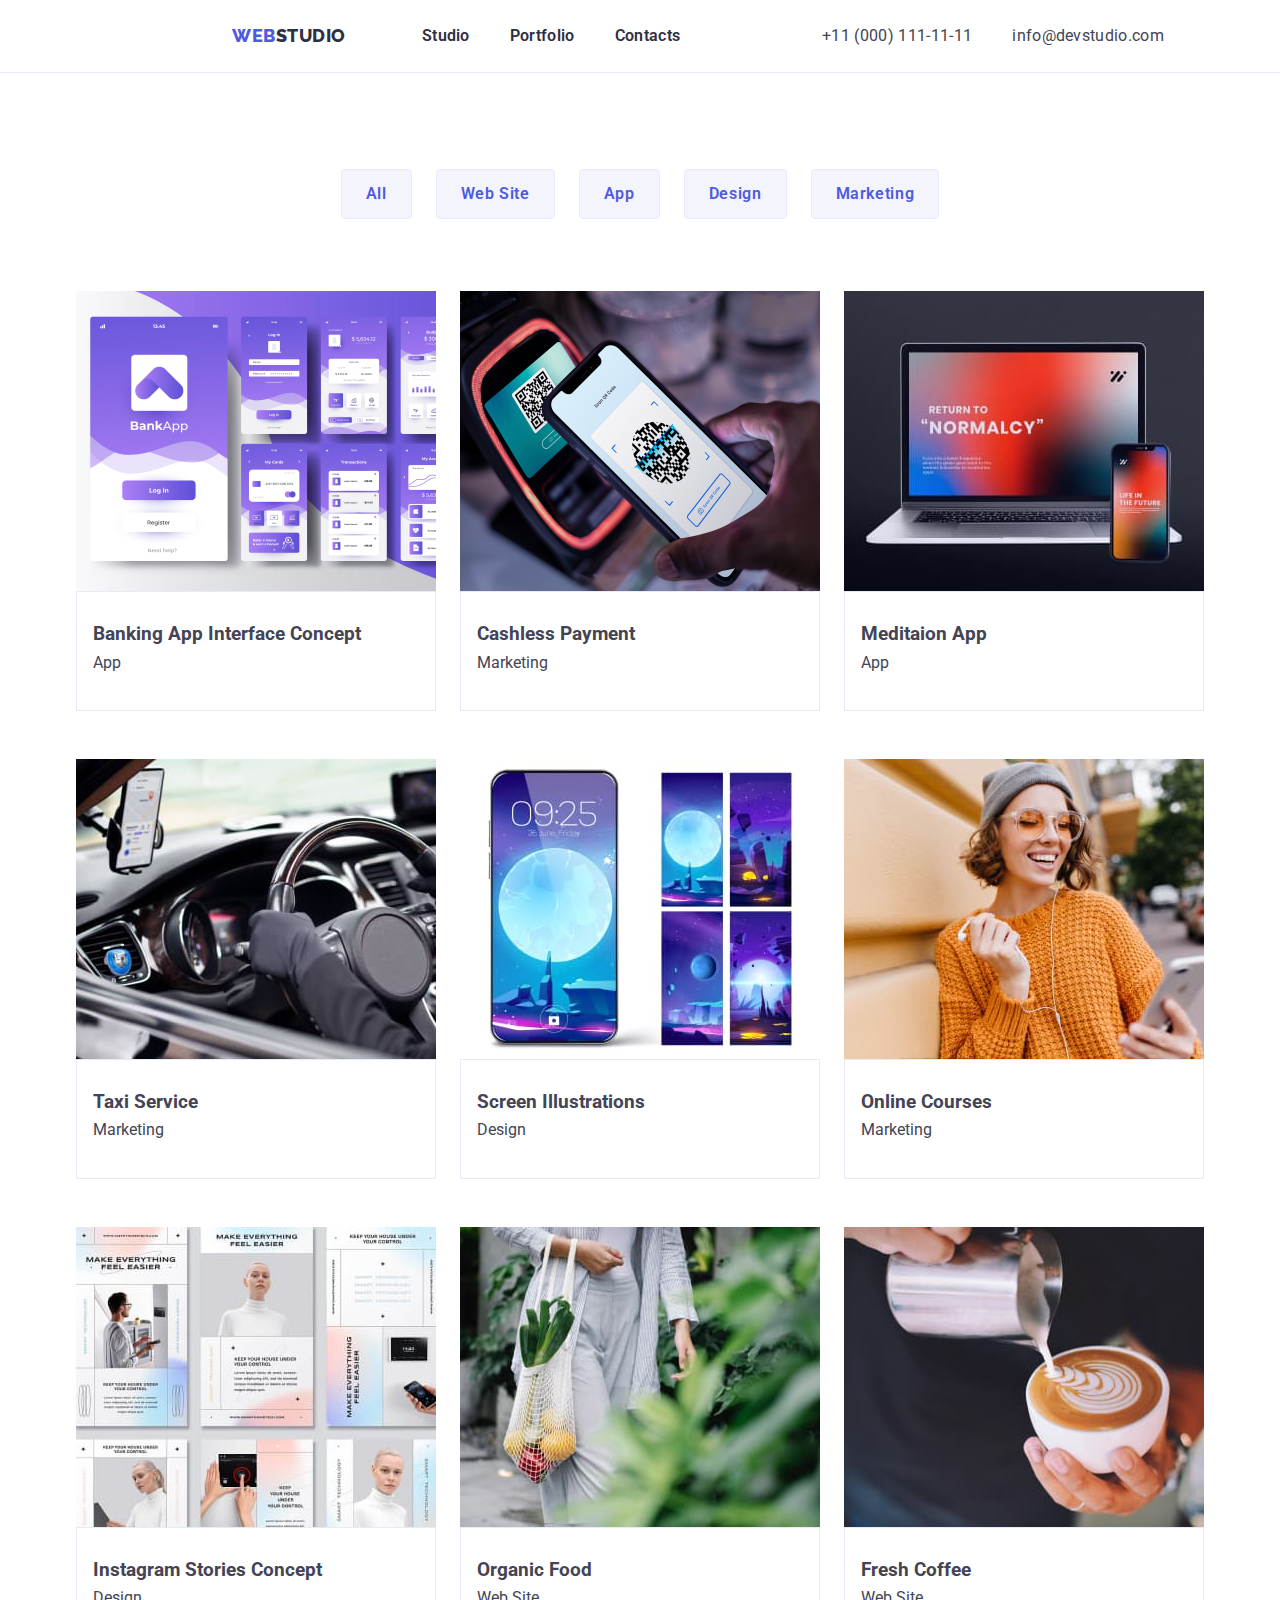
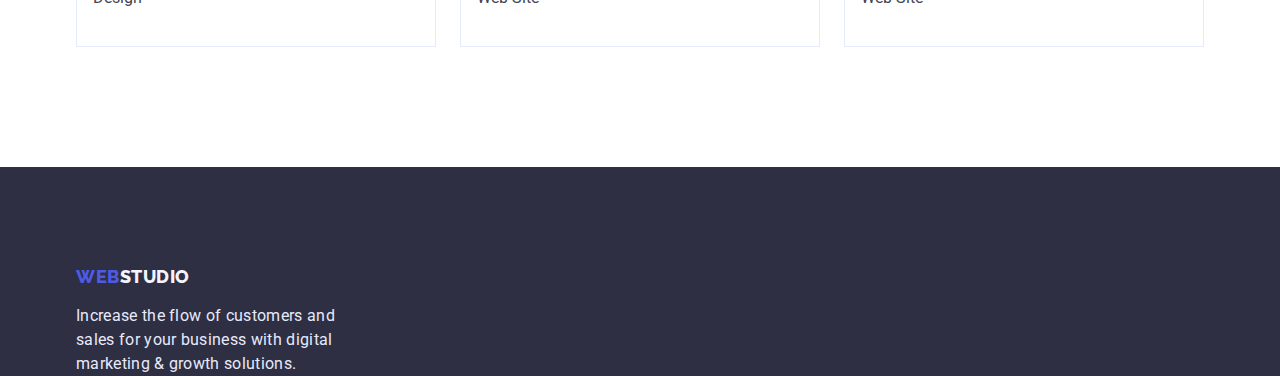
==== portfolio.html @ f341fd0e "flexbox" ====
<!DOCTYPE html>
<html lang="en">
  <head>
    <meta charset="UTF-8" />
    <meta http-equiv="X-UA-Compatible" content="IE=edge" />
    <meta name="viewport" content="width=device-width, initial-scale=1.0" />
    <title>Document</title>
    <link rel="preconnect" href="https://fonts.googleapis.com" />
    <link rel="preconnect" href="https://fonts.gstatic.com" crossorigin />
    <link
      href="https://fonts.googleapis.com/css2?family=Raleway:wght@800&family=Roboto:wght@400;500;700;900&display=swap"
      rel="stylesheet"
    />
    <link
      rel="stylesheet"
      href="https://cdnjs.cloudflare.com/ajax/libs/modern-normalize/1.1.0/modern-normalize.min.css"
    />
    <link rel="stylesheet" href="./css/style.css" />
  </head>
  <body>
    <header class="header">
      <div class="container">
        <nav class="header-nav">
          <a
            href="./index.html"
            target="_blank"
            rel="noopener noreferrer nofollow"
            class="logo"
          >
            <span class="logo-web">Web</span>studio</a
          >
          <ul class="header-list">
            <li><a href="./index.html" class="header-item">Studio</a></li>
            <li>
              <a href="./portfolio.html" class="header-item">Portfolio</a>
            </li>
            <li><a href="" class="header-item">Contacts</a></li>
          </ul>
        </nav>
        <ul class="header-contact">
          <li>
            <a href="tel:+110001111111" class="contact-tel"
              >+11 (000) 111-11-11</a
            >
          </li>
          <li>
            <a href="mailto:info@devstudio.com" class="contact-tel"
              >info@devstudio.com</a
            >
          </li>
        </ul>
      </div>
    </header>

    <main>
      <section>
        <div class="container">
          <ul class="portfolio-filter">
            <li><button type="button" class="btn-portfolio">All</button></li>
            <li>
              <button type="button" class="btn-portfolio">Web Site</button>
            </li>
            <li><button type="button" class="btn-portfolio">App</button></li>
            <li><button type="button" class="btn-portfolio">Design</button></li>
            <li>
              <button type="button" class="btn-portfolio">Marketing</button>
            </li>
          </ul>
        </div>
        <div class="container">
          <h2 class="visually-hidden">About</h2>
          <ul class="portfolio-list">
            <li class="portfolio-item">
              <img
                src="./images/img.jpg"
                alt="Bank app"
                width="360"
                height="300"
              />
              <div class="portfolio-desc">
                <h3 class="list-title">Banking App Interface Concept</h3>
                <p class="portfolio-p">App</p>
              </div>
            </li>
            <li class="portfolio-item">
              <img
                src="./images/img-1.jpg"
                alt="Payment"
                width="360"
                height="300"
              />
              <div class="portfolio-desc">
                <h3 class="list-title">Cashless Payment</h3>
                <p class="portfolio-p">Marketing</p>
              </div>
            </li>
            <li class="portfolio-item">
              <img
                src="./images/img-2.jpg"
                alt="Life in the future"
                width="360"
                height="300"
              />
              <div class="portfolio-desc">
                <h3 class="list-title">Meditaion App</h3>
                <p class="portfolio-p">App</p>
              </div>
            </li>
            <li class="portfolio-item">
              <img
                src="./images/img-3.jpg"
                alt="Car"
                width="360"
                height="300"
              />
              <div class="portfolio-desc">
                <h3 class="list-title">Taxi Service</h3>
                <p class="portfolio-p">Marketing</p>
              </div>
            </li>
            <li class="portfolio-item">
              <img
                src="./images/img-4.jpg"
                alt="Background on the phone"
                width="360"
                height="300"
              />
              <div class="portfolio-desc">
                <h3 class="list-title">Screen Illustrations</h3>
                <p class="portfolio-p">Design</p>
              </div>
            </li>
            <li class="portfolio-item">
              <img
                src="./images/img-5.jpg"
                alt="Happy girl"
                width="360"
                height="300"
              />
              <div class="portfolio-desc">
                <h3 class="list-title">Online Courses</h3>
                <p class="portfolio-p">Marketing</p>
              </div>
            </li>
            <li class="portfolio-item">
              <img
                src="./images/img-6.jpg"
                alt="Webpages"
                width="360"
                height="300"
              />
              <div class="portfolio-desc">
                <h3 class="list-title">Instagram Stories Concept</h3>
                <p class="portfolio-p">Design</p>
              </div>
            </li>
            <li class="portfolio-item">
              <img
                src="./images/img-7.jpg"
                alt="Organic food"
                width="360"
                height="300"
              />
              <div class="portfolio-desc">
                <h3 class="list-title">Organic Food</h3>
                <p class="portfolio-p">Web Site</p>
              </div>
            </li>
            <li class="portfolio-item">
              <img
                src="./images/img-8.jpg"
                alt="Cup of coffee"
                width="360"
                height="300"
              />
              <div class="portfolio-desc">
                <h3 class="list-title">Fresh Coffee</h3>
                <p class="portfolio-p">Web Site</p>
              </div>
            </li>
          </ul>
        </div>
      </section>
    </main>

    <footer class="footer">
      <div class="container">
        <a href="" class="footer-logo"
          ><span class="footer-web">Web</span
          ><span class="footer-studio">studio</span></a
        >
        <p class="footer-p">
          Increase the flow of customers and sales for your business with
          digital marketing & growth solutions.
        </p>
      </div>
    </footer>
  </body>
</html>
---- css/style.css ----
:root {
  --navy-blue-color: #2e2f42;
  --slate-color: #434455;
  --iris-color: #4d5ae5;
}
h1,
h2,
h3,
h4,
h5,
h6,
ul,
p {
  margin: 0;
  padding: 0;
}
ul {
  list-style: none;
}
img {
  display: block;
  max-width: 100%;
  height: auto;
}
body {
  margin: 0;
  font-family: "Roboto", sans-serif;
  color: #434455;
  background-color: #fff;
}
a {
  text-decoration: none;
}

/* --------HEADER-------- */
.logo {
  font-family: "Raleway";
  font-style: normal;
  font-weight: 800;
  font-size: 18px;
  line-height: 1.33;
  letter-spacing: 0.03em;
  text-transform: uppercase;
  color: var(--navy-blue-color);
  margin-right: 76px;
}
.logo-web {
  text-decoration: none;
  font-family: "Raleway";
  font-weight: 800;
  font-size: 18px;
  line-height: 1.33;
  letter-spacing: 0.03em;
  text-transform: uppercase;
  color: var(--iris-color);
}
.header {
  border-bottom: solid 1px #e7e9fc;
}
.header > .container {
  display: flex;
  padding-top: 24px;
  padding-bottom: 24px;
}
.header-nav {
  font-weight: 600;
  font-size: 16px;
  line-height: 1.5;
  letter-spacing: 0.02em;
  color: var(--navy-blue-color);
  padding-left: 156px;
}
.header-nav:hover,
.header-nav:focus {
  color: #000000;
}
.header-list {
  list-style: none;
  gap: 40px;
}
.header-item {
  font-weight: 600;
  font-size: 16px;
  line-height: 1.5;
  letter-spacing: 0.02em;
  color: var(--navy-blue-color);
}
.header-item:hover,
.header-item:focus {
  color: var(--iris-color);
}
.header-contact {
  list-style: none;
  margin-left: auto;
}
.contact-tel {
  font-weight: 400;
  font-size: 16px;
  line-height: 1.5;
  letter-spacing: 0.02em;
  color: var(--slate-color);
  margin-right: 40px;
}
.header-nav,
.header-list,
.header-contact {
  display: flex;
}

/* ----HERO------ */
.hero > .container {
  height: 600px;
  background: var(--navy-blue-color);
  display: flex;
  flex-direction: column;
}
.hero-container {
  width: 496px;
  padding: 188px auto;
}
.hero-title {
  font-weight: 600;
  font-size: 56px;
  line-height: 1.07;
  text-align: center;
  letter-spacing: 0.02em;
  color: #ffffff;
  max-width: 496px;
  margin: auto;
}
.btn {
  font-family: inherit;
  font-weight: 600;
  font-size: 16px;
  line-height: 1.18;
  letter-spacing: 0.04em;
  color: #ffffff;
  background: var(--iris-color);
  cursor: pointer;
  box-shadow: 0px 4px 4px rgba(0, 0, 0, 0.15);
  border-radius: 4px;
  max-width: 180px;
  padding: 16px 32px;
  display: block;
  margin: 48px auto;
}
/* somethink went wrong :( */

/* --------ABOUT-------- */
.about-list {
  display: flex;
  margin-top: 120px;
  gap: 24px;
}
.about-description {
  margin-top: 8px;
}
.about-list-title {
  font-weight: 500;
  font-size: 20px;
  line-height: 1.2;
  letter-spacing: 0.02em;
  color: var(--navy-blue-color);
}

/* ---------WE DO-------- */
.we-do-title {
  margin-top: 120px;
  font-weight: 600;
  font-size: 36px;
  line-height: 1.11;
  text-align: center;
  letter-spacing: 0.02em;
  text-transform: capitalize;
  color: var(--navy-blue-color);
}
.we-do-list {
  display: flex;
  margin-top: 72px;
  gap: 24px;
}

/* ---------TEAM--------- */
.team {
  background: #f4f4fd;
  margin-top: 120px;
}
.team > .container {
  padding-top: 120px;
  padding-bottom: 120px;
}
.team-main-title {
  font-weight: 600;
  font-size: 36px;
  line-height: 1.11;
  text-align: center;
  letter-spacing: 0.02em;
  text-transform: capitalize;
  color: var(--navy-blue-color);
}
.team-list {
  display: flex;
  margin-top: 72px;
  gap: 24px;
}
.team-wrap {
  background: #fff;
  height: 120px;
  text-align: center;
}
.team-title {
  padding-top: 32px;
  margin-bottom: 8px;
}

/* -------portfolio--------- */
.btn-portfolio {
  font-weight: 600;
  font-size: 16px;
  line-height: 1.5;
  letter-spacing: 0.04em;
  color: var(--iris-color);
  background: #f4f4fd;
  border: 1px solid #e7e9fc;
  border-radius: 4px;
  padding: 12px 24px;
  margin-top: 96px;
}
.btn-portfolio:hover,
.btn-portfolio:focus {
  background: #404bbf;
  color: #ffffff;
  cursor: pointer;
}
.portfolio-filter {
  display: flex;
  gap: 24px;
  justify-content: center;
}
.portfolio-list {
  display: flex;
  flex-wrap: wrap;
  column-gap: 24px;
  row-gap: 48px;
  margin-top: 72px;
  margin-bottom: 120px;
}
.portfolio-item {
  width: calc((100% - 48px) / 3);
  /* 
    -------
    -------
    width: calc((100% - 48px) / 3);----не працюэ, не знаю чому */
}
.list-title {
  margin-top: 32px;
  margin-bottom: 8px;
}
.list-title,
.portfolio-p {
  padding-left: 16px;
}
.portfolio-desc {
  background: #fff;
  height: 120px;
  text-align: start;
  border: 1px solid #e7e9fc;
}
.container {
  width: 1158px;
  margin: 0 auto;
  padding-left: 15px;
  padding-right: 15px;
  /* outline: 1px solid blue; */
}

.visually-hidden {
  position: absolute;
  width: 1px;
  height: 1px;
  margin: -1px;
  border: 0;
  padding: 0;
  white-space: nowrap;
  clip-path: inset(100%);
  clip: rect(0 0 0 0);
  overflow: hidden;
}

/* --------FOOTER------- */
footer {
  background: var(--navy-blue-color);
}
footer > .container {
  padding-top: 100px;
}
.footer-logo {
  display: flex;
  margin-bottom: 16px;
}
.footer-web {
  font-family: "Raleway";
  font-style: normal;
  font-weight: 800;
  font-size: 18px;
  line-height: 1.16;
  display: flex;
  align-items: center;
  letter-spacing: 0.03em;
  text-transform: uppercase;
  color: var(--iris-color);
}
.footer-studio {
  font-family: "Raleway";
  font-style: normal;
  font-weight: 800;
  font-size: 18px;
  line-height: 1.16;
  display: flex;
  align-items: center;
  letter-spacing: 0.03em;
  text-transform: uppercase;
  color: #f4f4fd;
}
.footer-p {
  font-size: 16px;
  line-height: 1.5;
  letter-spacing: 0.02em;
  color: #e7e9fc;
  width: 264px;
}
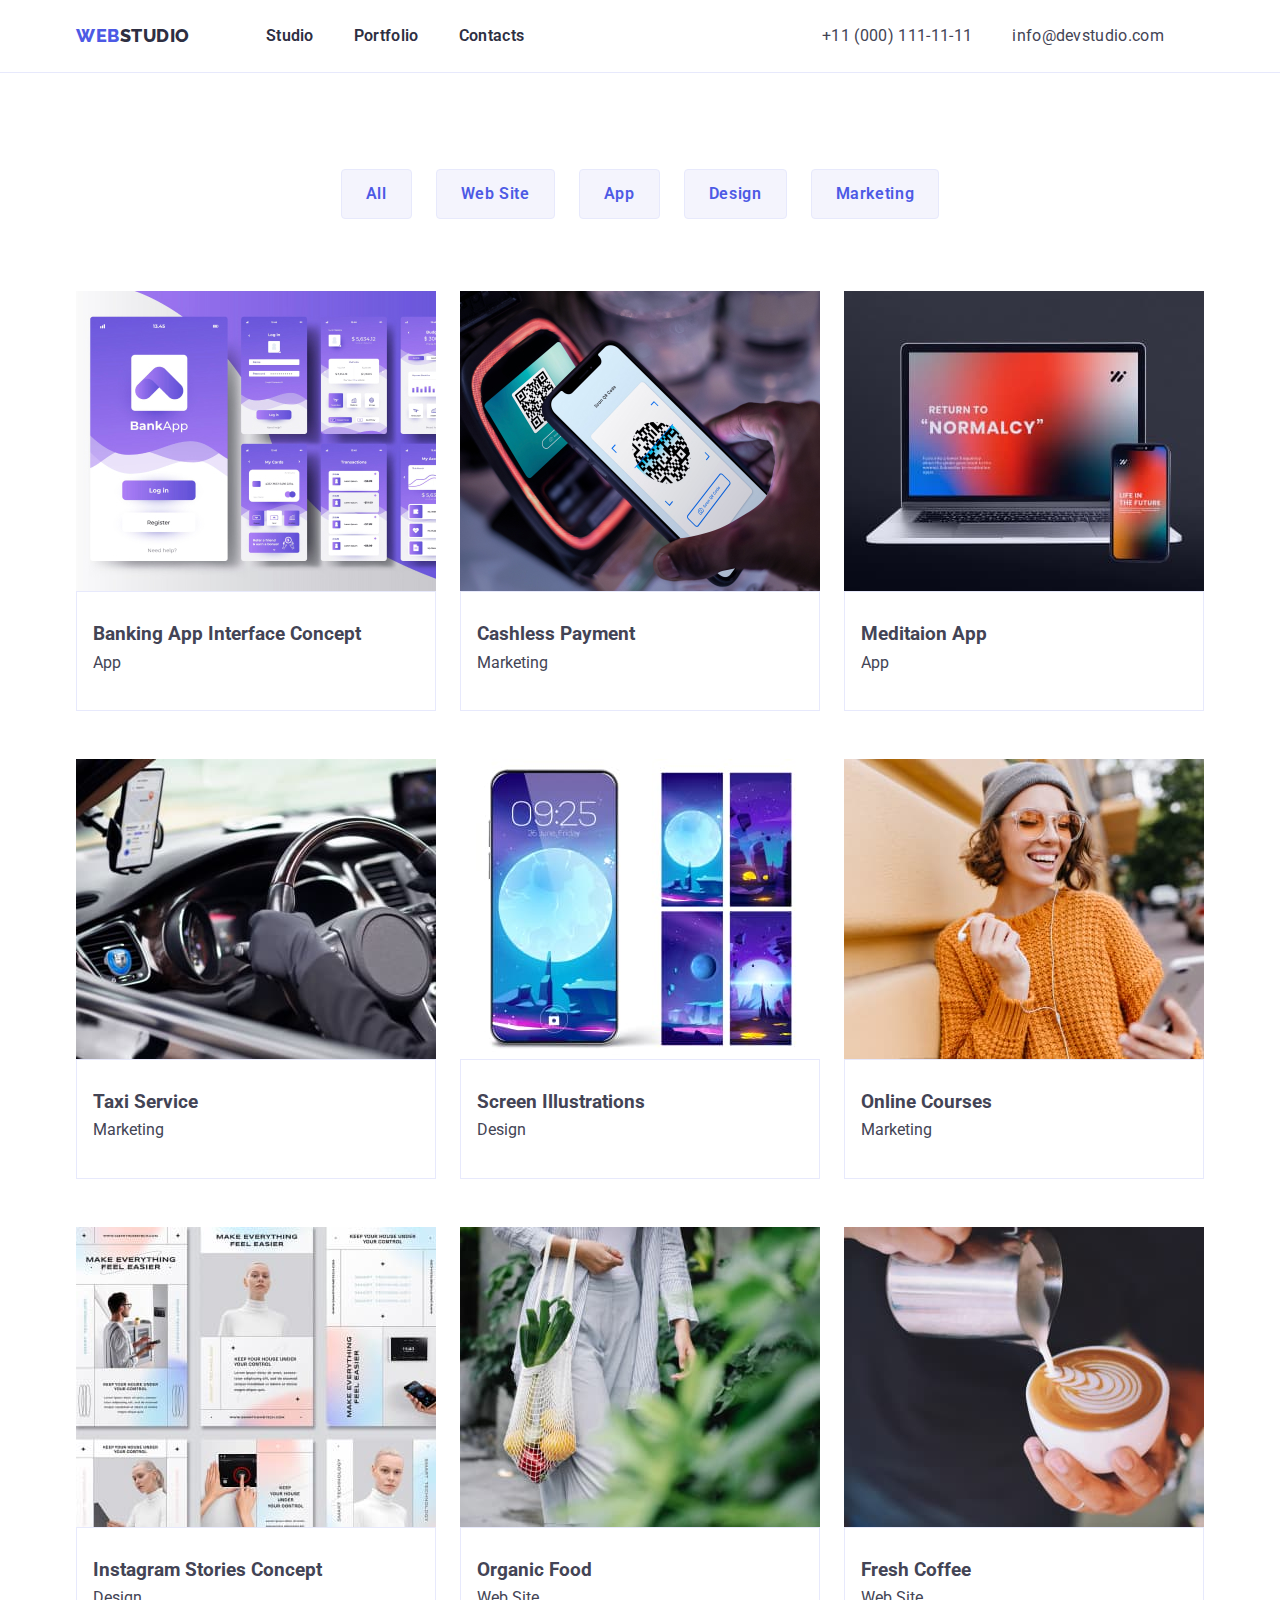
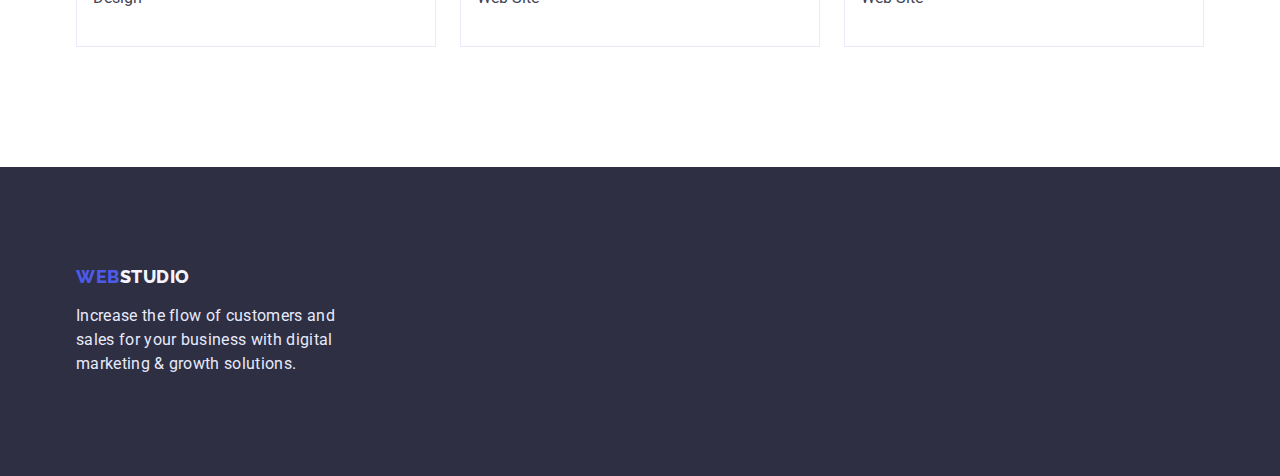
==== commit 2f016f91: "edit css" ====
--- a/portfolio.html
+++ b/portfolio.html
@@ -53,7 +53,7 @@
     </header>
 
     <main>
-      <section>
+      <section class="portfolio">
         <div class="container">
           <ul class="portfolio-filter">
             <li><button type="button" class="btn-portfolio">All</button></li>
--- a/css/style.css
+++ b/css/style.css
@@ -56,19 +56,18 @@
 }
 .header {
   border-bottom: solid 1px #e7e9fc;
-}
-.header > .container {
-  display: flex;
   padding-top: 24px;
   padding-bottom: 24px;
 }
+.header > .container {
+  display: flex;
+}
 .header-nav {
   font-weight: 600;
   font-size: 16px;
   line-height: 1.5;
   letter-spacing: 0.02em;
   color: var(--navy-blue-color);
-  padding-left: 156px;
 }
 .header-nav:hover,
 .header-nav:focus {
@@ -108,11 +107,10 @@
 }
 
 /* ----HERO------ */
-.hero > .container {
+.hero {
+  padding: 188px 473px;
+  background: var(--navy-blue-color);
   height: 600px;
-  background: var(--navy-blue-color);
-  display: flex;
-  flex-direction: column;
 }
 .hero-container {
   width: 496px;
@@ -126,7 +124,7 @@
   letter-spacing: 0.02em;
   color: #ffffff;
   max-width: 496px;
-  margin: auto;
+  margin: 0 auto;
 }
 .btn {
   font-family: inherit;
@@ -144,16 +142,22 @@
   display: block;
   margin: 48px auto;
 }
-/* somethink went wrong :( */
 
 /* --------ABOUT-------- */
+.about {
+  padding-top: 120px;
+  padding-bottom: 120px;
+}
 .about-list {
   display: flex;
-  margin-top: 120px;
   gap: 24px;
 }
 .about-description {
   margin-top: 8px;
+  font-size: 16px;
+  line-height: 1.5;
+  letter-spacing: 0.02em;
+  color: var(--slate-color);
 }
 .about-list-title {
   font-weight: 500;
@@ -164,8 +168,10 @@
 }
 
 /* ---------WE DO-------- */
+.we-do {
+  padding-bottom: 120px;
+}
 .we-do-title {
-  margin-top: 120px;
   font-weight: 600;
   font-size: 36px;
   line-height: 1.11;
@@ -183,12 +189,10 @@
 /* ---------TEAM--------- */
 .team {
   background: #f4f4fd;
-  margin-top: 120px;
-}
-.team > .container {
   padding-top: 120px;
   padding-bottom: 120px;
 }
+
 .team-main-title {
   font-weight: 600;
   font-size: 36px;
@@ -207,13 +211,17 @@
   background: #fff;
   height: 120px;
   text-align: center;
+  padding-top: 32px;
+  padding-bottom: 32px;
 }
 .team-title {
-  padding-top: 32px;
   margin-bottom: 8px;
 }
 
 /* -------portfolio--------- */
+.portfolio {
+  padding-top: 96px;
+}
 .btn-portfolio {
   font-weight: 600;
   font-size: 16px;
@@ -224,7 +232,6 @@
   border: 1px solid #e7e9fc;
   border-radius: 4px;
   padding: 12px 24px;
-  margin-top: 96px;
 }
 .btn-portfolio:hover,
 .btn-portfolio:focus {
@@ -256,15 +263,13 @@
   margin-top: 32px;
   margin-bottom: 8px;
 }
-.list-title,
-.portfolio-p {
-  padding-left: 16px;
-}
+
 .portfolio-desc {
   background: #fff;
   height: 120px;
   text-align: start;
   border: 1px solid #e7e9fc;
+  padding-left: 16px;
 }
 .container {
   width: 1158px;
@@ -290,9 +295,8 @@
 /* --------FOOTER------- */
 footer {
   background: var(--navy-blue-color);
-}
-footer > .container {
   padding-top: 100px;
+  padding-bottom: 100px;
 }
 .footer-logo {
   display: flex;
